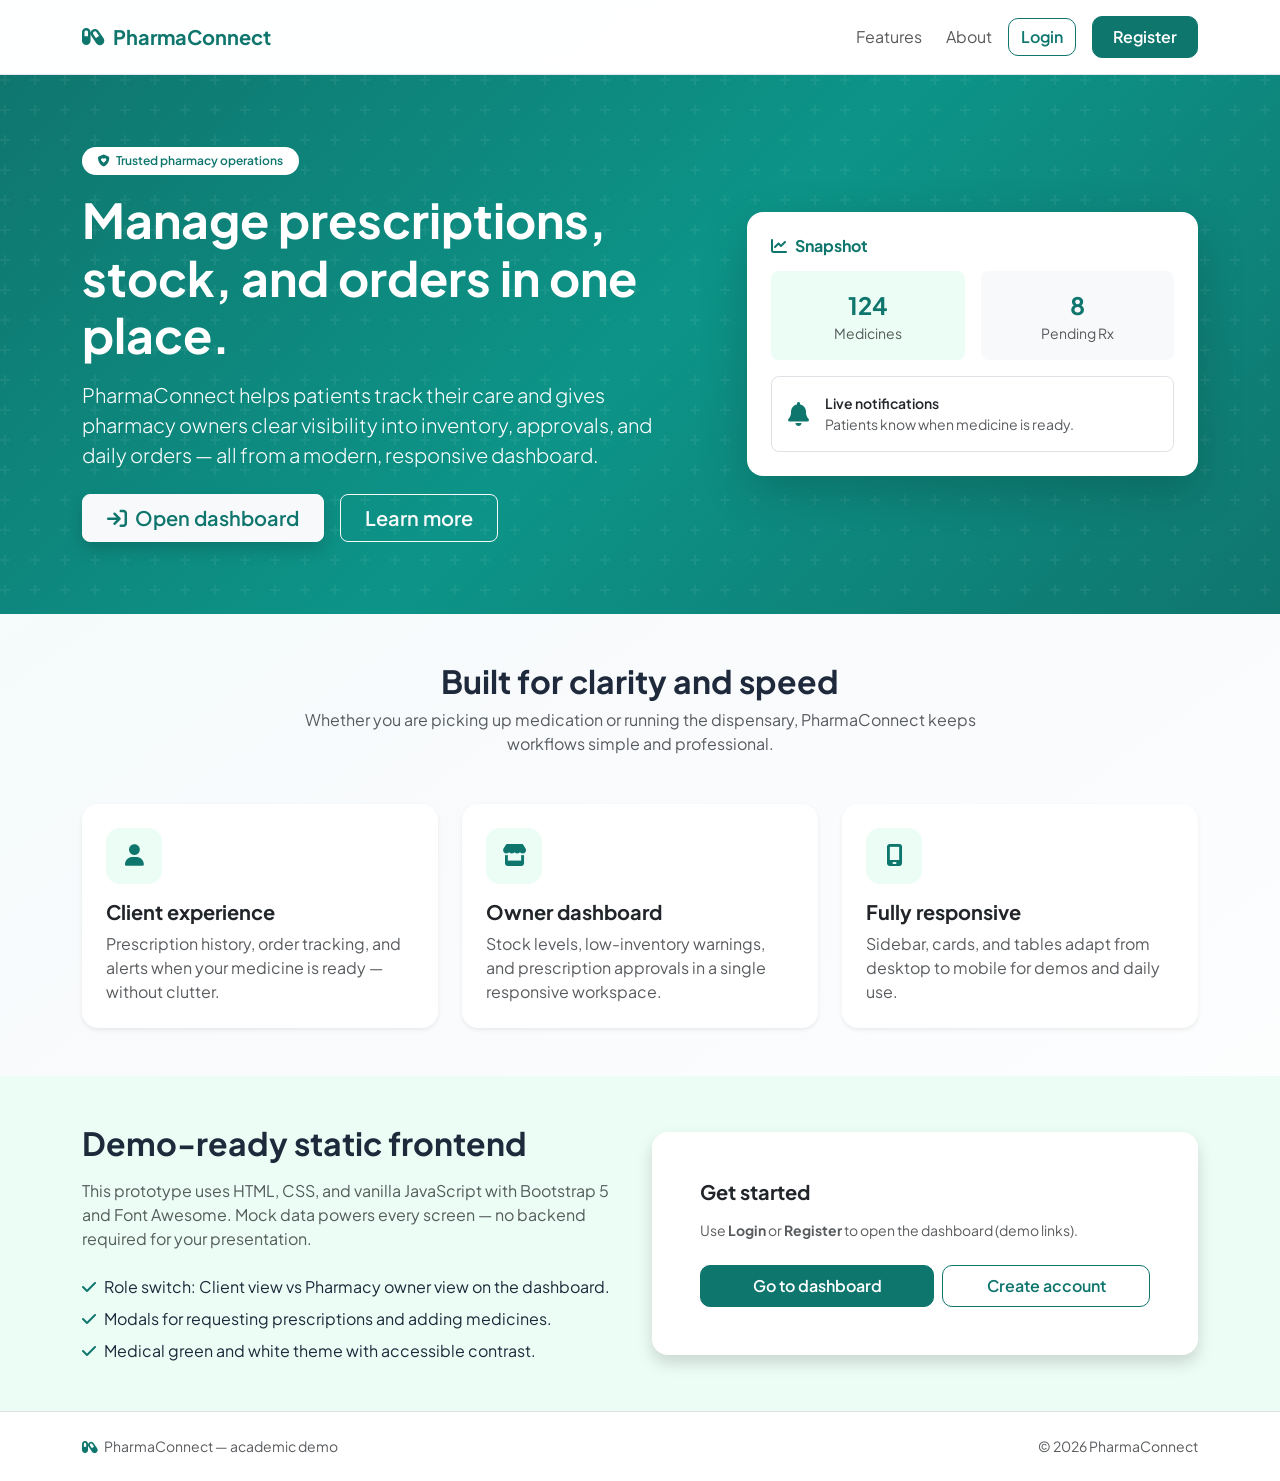
==== index.html @ 884bdd1c "PharmaConnect project" ====
<!DOCTYPE html>
<html lang="en">
  <head>
    <meta charset="UTF-8" />
    <meta name="viewport" content="width=device-width, initial-scale=1.0" />
    <title>PharmaConnect — Pharmacy Management</title>
    <link rel="preconnect" href="https://fonts.googleapis.com" />
    <link rel="preconnect" href="https://fonts.gstatic.com" crossorigin />
    <link
      href="https://fonts.googleapis.com/css2?family=Plus+Jakarta+Sans:wght@400;500;600;700&display=swap"
      rel="stylesheet"
    />
    <link
      href="https://cdn.jsdelivr.net/npm/bootstrap@5.3.2/dist/css/bootstrap.min.css"
      rel="stylesheet"
    />
    <link
      rel="stylesheet"
      href="https://cdnjs.cloudflare.com/ajax/libs/font-awesome/6.5.1/css/all.min.css"
      crossorigin="anonymous"
      referrerpolicy="no-referrer"
    />
    <link rel="stylesheet" href="style.css" />
  </head>
  <body>
    <nav class="navbar navbar-expand-lg landing-nav sticky-top py-3">
      <div class="container">
        <a class="navbar-brand fw-bold text-pharma d-flex align-items-center gap-2" href="index.html">
          <i class="fa-solid fa-capsules"></i>
          PharmaConnect
        </a>
        <button
          class="navbar-toggler"
          type="button"
          data-bs-toggle="collapse"
          data-bs-target="#navLanding"
          aria-controls="navLanding"
          aria-expanded="false"
          aria-label="Toggle navigation"
        >
          <span class="navbar-toggler-icon"></span>
        </button>
        <div class="collapse navbar-collapse" id="navLanding">
          <ul class="navbar-nav ms-auto align-items-lg-center gap-lg-2">
            <li class="nav-item">
              <a class="nav-link" href="#features">Features</a>
            </li>
            <li class="nav-item">
              <a class="nav-link" href="#about">About</a>
            </li>
            <li class="nav-item">
              <button type="button" class="btn btn-outline-pharma me-lg-2 my-2 my-lg-0" data-bs-toggle="modal" data-bs-target="#modalLogin">
                Login
              </button>
            </li>
            <li class="nav-item">
              <button type="button" class="btn btn-pharma" data-bs-toggle="modal" data-bs-target="#modalRegister">
                Register
              </button>
            </li>
          </ul>
        </div>
      </div>
    </nav>

    <header class="hero-gradient text-white py-5">
      <div class="container position-relative py-lg-4">
        <div class="row align-items-center">
          <div class="col-lg-7 mb-5 mb-lg-0">
            <span class="badge bg-white text-pharma px-3 py-2 rounded-pill fw-semibold mb-3">
              <i class="fa-solid fa-shield-heart me-1"></i> Trusted pharmacy operations
            </span>
            <h2 class="display-5 fw-bold mb-3">Manage prescriptions, stock, and orders in one place.</h2>
            <p class="lead opacity-90 mb-4 pe-lg-5">
              PharmaConnect helps patients track their care and gives pharmacy owners clear visibility into
              inventory, approvals, and daily orders — all from a modern, responsive dashboard.
            </p>
            <div class="d-flex flex-wrap gap-3">
              <a href="dashboard.html" class="btn btn-light btn-lg text-pharma fw-semibold px-4 rounded-3 shadow">
                <i class="fa-solid fa-arrow-right-to-bracket me-2"></i>Open dashboard
              </a>
              <a href="#features" class="btn btn-outline-light btn-lg rounded-3 fw-semibold px-4">
                Learn more
              </a>
            </div>
          </div>
          <div class="col-lg-5">
            <div class="card border-0 shadow-lg rounded-4 overflow-hidden bg-white text-dark">
              <div class="card-body p-4">
                <h3 class="h6 text-pharma fw-bold mb-3">
                  <i class="fa-solid fa-chart-line me-2"></i>Snapshot
                </h3>
                <div class="row g-3 text-center small">
                  <div class="col-6">
                    <div class="p-3 rounded-3 bg-pharma-soft">
                      <div class="fs-4 fw-bold text-pharma">124</div>
                      <div class="text-muted">Medicines</div>
                    </div>
                  </div>
                  <div class="col-6">
                    <div class="p-3 rounded-3 bg-light">
                      <div class="fs-4 fw-bold text-pharma">8</div>
                      <div class="text-muted">Pending Rx</div>
                    </div>
                  </div>
                  <div class="col-12">
                    <div class="d-flex align-items-center gap-3 p-3 rounded-3 border">
                      <i class="fa-solid fa-bell text-pharma fs-4"></i>
                      <div class="text-start">
                        <div class="fw-semibold">Live notifications</div>
                        <div class="text-muted">Patients know when medicine is ready.</div>
                      </div>
                    </div>
                  </div>
                </div>
              </div>
            </div>
          </div>
        </div>
      </div>
    </header>

    <section id="features" class="py-5">
      <div class="container">
        <div class="text-center mb-5">
          <h2 class="fw-bold">Built for clarity and speed</h2>
          <p class="text-muted col-lg-8 mx-auto mb-0">
            Whether you are picking up medication or running the dispensary, PharmaConnect keeps workflows
            simple and professional.
          </p>
        </div>
        <div class="row g-4">
          <div class="col-md-4">
            <div class="card h-100 border-0 shadow-sm rounded-4">
              <div class="card-body p-4">
                <div class="feature-icon mb-3">
                  <i class="fa-solid fa-user"></i>
                </div>
                <h3 class="h5 fw-bold">Client experience</h3>
                <p class="text-muted mb-0">
                  Prescription history, order tracking, and alerts when your medicine is ready — without
                  clutter.
                </p>
              </div>
            </div>
          </div>
          <div class="col-md-4">
            <div class="card h-100 border-0 shadow-sm rounded-4">
              <div class="card-body p-4">
                <div class="feature-icon mb-3">
                  <i class="fa-solid fa-store"></i>
                </div>
                <h3 class="h5 fw-bold">Owner dashboard</h3>
                <p class="text-muted mb-0">
                  Stock levels, low-inventory warnings, and prescription approvals in a single responsive
                  workspace.
                </p>
              </div>
            </div>
          </div>
          <div class="col-md-4">
            <div class="card h-100 border-0 shadow-sm rounded-4">
              <div class="card-body p-4">
                <div class="feature-icon mb-3">
                  <i class="fa-solid fa-mobile-screen"></i>
                </div>
                <h3 class="h5 fw-bold">Fully responsive</h3>
                <p class="text-muted mb-0">
                  Sidebar, cards, and tables adapt from desktop to mobile for demos and daily use.
                </p>
              </div>
            </div>
          </div>
        </div>
      </div>
    </section>

    <section id="about" class="py-5 bg-pharma-soft">
      <div class="container">
        <div class="row align-items-center g-4">
          <div class="col-lg-6">
            <h2 class="fw-bold mb-3">Demo-ready static frontend</h2>
            <p class="text-muted mb-4">
              This prototype uses HTML, CSS, and vanilla JavaScript with Bootstrap 5 and Font Awesome. Mock
              data powers every screen — no backend required for your presentation.
            </p>
            <ul class="list-unstyled mb-0">
              <li class="d-flex gap-2 mb-2">
                <i class="fa-solid fa-check text-pharma mt-1"></i>
                <span>Role switch: Client view vs Pharmacy owner view on the dashboard.</span>
              </li>
              <li class="d-flex gap-2 mb-2">
                <i class="fa-solid fa-check text-pharma mt-1"></i>
                <span>Modals for requesting prescriptions and adding medicines.</span>
              </li>
              <li class="d-flex gap-2">
                <i class="fa-solid fa-check text-pharma mt-1"></i>
                <span>Medical green and white theme with accessible contrast.</span>
              </li>
            </ul>
          </div>
          <div class="col-lg-6">
            <div class="card border-0 shadow rounded-4">
              <div class="card-body p-4 p-lg-5">
                <h3 class="h5 fw-bold mb-3">Get started</h3>
                <p class="text-muted small mb-4">
                  Use <strong>Login</strong> or <strong>Register</strong> to open the dashboard (demo links).
                </p>
                <div class="d-grid gap-2 d-sm-flex">
                  <button type="button" class="btn btn-pharma flex-sm-fill" data-bs-toggle="modal" data-bs-target="#modalLogin">Go to dashboard</button>
                  <button type="button" class="btn btn-outline-pharma flex-sm-fill" data-bs-toggle="modal" data-bs-target="#modalRegister">Create account</button>
                </div>
              </div>
            </div>
          </div>
        </div>
      </div>
    </section>

    <!-- Modal Login -->
    <div class="modal fade" id="modalLogin" tabindex="-1" aria-labelledby="modalLoginLabel" aria-hidden="true">
      <div class="modal-dialog modal-dialog-centered">
        <div class="modal-content rounded-4">
          <div class="modal-header">
            <h5 class="modal-title fw-bold" id="modalLoginLabel">Login</h5>
            <button type="button" class="btn-close" data-bs-dismiss="modal" aria-label="Close"></button>
          </div>
          <div class="modal-body">
            <div id="loginError" class="alert alert-danger d-none small"></div>
            <div class="mb-3">
              <label class="form-label fw-semibold" for="loginEmail">Email</label>
              <input type="email" class="form-control rounded-3" id="loginEmail" placeholder="ahmed@pharmaconnect.tn" />
            </div>
            <div class="mb-0">
              <label class="form-label fw-semibold" for="loginPassword">Password</label>
              <input type="password" class="form-control rounded-3" id="loginPassword" placeholder="password123" />
            </div>
          </div>
          <div class="modal-footer border-0 pt-0">
            <button type="button" class="btn btn-light border" data-bs-dismiss="modal">Cancel</button>
            <button type="button" class="btn btn-pharma" id="btnDoLogin">
              <span id="loginSpinner" class="spinner-border spinner-border-sm d-none me-1"></span>Login
            </button>
          </div>
        </div>
      </div>
    </div>

    <!-- Modal Register -->
    <div class="modal fade" id="modalRegister" tabindex="-1" aria-labelledby="modalRegisterLabel" aria-hidden="true">
      <div class="modal-dialog modal-dialog-centered">
        <div class="modal-content rounded-4">
          <div class="modal-header">
            <h5 class="modal-title fw-bold" id="modalRegisterLabel">Register (Patient)</h5>
            <button type="button" class="btn-close" data-bs-dismiss="modal" aria-label="Close"></button>
          </div>
          <div class="modal-body">
            <div id="registerError" class="alert alert-danger d-none small"></div>
            <div class="mb-3">
              <label class="form-label fw-semibold" for="regNom">Full name</label>
              <input type="text" class="form-control rounded-3" id="regNom" />
            </div>
            <div class="mb-3">
              <label class="form-label fw-semibold" for="regEmail">Email</label>
              <input type="email" class="form-control rounded-3" id="regEmail" />
            </div>
            <div class="mb-3">
              <label class="form-label fw-semibold" for="regPassword">Password</label>
              <input type="password" class="form-control rounded-3" id="regPassword" />
            </div>
            <div class="mb-3">
              <label class="form-label fw-semibold" for="regTelephone">Phone</label>
              <input type="text" class="form-control rounded-3" id="regTelephone" />
            </div>
            <div class="mb-0">
              <label class="form-label fw-semibold" for="regAdresse">Address</label>
              <input type="text" class="form-control rounded-3" id="regAdresse" />
            </div>
          </div>
          <div class="modal-footer border-0 pt-0">
            <button type="button" class="btn btn-light border" data-bs-dismiss="modal">Cancel</button>
            <button type="button" class="btn btn-pharma" id="btnDoRegister">
              <span id="registerSpinner" class="spinner-border spinner-border-sm d-none me-1"></span>Register
            </button>
          </div>
        </div>
      </div>
    </div>

    <footer class="py-4 border-top bg-white">
      <div class="container d-flex flex-column flex-md-row justify-content-between align-items-center gap-2">
        <span class="text-muted small">
          <i class="fa-solid fa-capsules text-pharma me-1"></i>
          PharmaConnect &mdash; academic demo
        </span>
        <span class="text-muted small">&copy; 2026 PharmaConnect</span>
      </div>
    </footer>

    <script src="https://cdn.jsdelivr.net/npm/bootstrap@5.3.2/dist/js/bootstrap.bundle.min.js"></script>
    <script src="api.js"></script>
    <script>
      function showAuthError(el, msg) {
        if (!el) return;
        el.textContent = msg;
        el.classList.remove("d-none");
      }
      function hideAuthError(el) {
        el?.classList.add("d-none");
      }
      async function redirectAfterAuth(user) {
        PharmaAPI.setSession(user);
        window.location.href = "dashboard.html";
      }
      document.getElementById("btnDoLogin")?.addEventListener("click", async () => {
        const errEl = document.getElementById("loginError");
        const spinner = document.getElementById("loginSpinner");
        hideAuthError(errEl);
        spinner?.classList.remove("d-none");
        try {
          const user = await PharmaAPI.login(
            document.getElementById("loginEmail").value.trim(),
            document.getElementById("loginPassword").value
          );
          await redirectAfterAuth(user);
        } catch (e) {
          showAuthError(errEl, e.message);
        } finally {
          spinner?.classList.add("d-none");
        }
      });
      document.getElementById("btnDoRegister")?.addEventListener("click", async () => {
        const errEl = document.getElementById("registerError");
        const spinner = document.getElementById("registerSpinner");
        hideAuthError(errEl);
        spinner?.classList.remove("d-none");
        try {
          const user = await PharmaAPI.register({
            nom: document.getElementById("regNom").value.trim(),
            email: document.getElementById("regEmail").value.trim(),
            password: document.getElementById("regPassword").value,
            telephone: document.getElementById("regTelephone").value.trim(),
            adresse: document.getElementById("regAdresse").value.trim(),
          });
          await redirectAfterAuth(user);
        } catch (e) {
          showAuthError(errEl, e.message);
        } finally {
          spinner?.classList.add("d-none");
        }
      });
      if (PharmaAPI.getSession()) {
        window.location.href = "dashboard.html";
      }
    </script>
  </body>
</html>
---- style.css ----
/* PharmaConnect — medical green theme */
:root {
  --pharma-primary: #0f766e;
  --pharma-primary-dark: #0d5c56;
  --pharma-primary-light: #14b8a6;
  --pharma-accent: #ecfdf5;
  --pharma-surface: #ffffff;
  --pharma-muted: #64748b;
  --pharma-border: #e2e8f0;
  --sidebar-width: 260px;
  --topbar-height: 64px;
}

* {
  box-sizing: border-box;
}

body {
  font-family: "Plus Jakarta Sans", system-ui, -apple-system, sans-serif;
  background: linear-gradient(145deg, #f0fdfa 0%, #f8fafc 45%, #ffffff 100%);
  min-height: 100vh;
  color: #1e293b;
}

/* Landing */
.landing-nav {
  backdrop-filter: blur(8px);
  background: rgba(255, 255, 255, 0.92) !important;
  border-bottom: 1px solid var(--pharma-border);
}

.hero-gradient {
  background: linear-gradient(135deg, var(--pharma-primary) 0%, #0d9488 50%, #0f766e 100%);
  position: relative;
  overflow: hidden;
}

.hero-gradient::before {
  content: "";
  position: absolute;
  inset: 0;
  background: url("data:image/svg+xml,%3Csvg width='60' height='60' viewBox='0 0 60 60' xmlns='http://www.w3.org/2000/svg'%3E%3Cg fill='none' fill-rule='evenodd'%3E%3Cg fill='%23ffffff' fill-opacity='0.06'%3E%3Cpath d='M36 34v-4h-2v4h-4v2h4v4h2v-4h4v-2h-4zm0-30V0h-2v4h-4v2h4v4h2V6h4V4h-4zM6 34v-4H4v4H0v2h4v4h2v-4h4v-2H6zM6 4V0H4v4H0v2h4v4h2V6h4V4H6z'/%3E%3C/g%3E%3C/g%3E%3C/svg%3E");
  opacity: 0.9;
}

.feature-icon {
  width: 56px;
  height: 56px;
  border-radius: 14px;
  display: flex;
  align-items: center;
  justify-content: center;
  background: var(--pharma-accent);
  color: var(--pharma-primary);
  font-size: 1.35rem;
}

.btn-pharma {
  background: var(--pharma-primary);
  border-color: var(--pharma-primary);
  color: #fff;
  font-weight: 600;
  padding: 0.5rem 1.25rem;
  border-radius: 10px;
  transition: background 0.2s, transform 0.15s, box-shadow 0.2s;
}

.btn-pharma:hover {
  background: var(--pharma-primary-dark);
  border-color: var(--pharma-primary-dark);
  color: #fff;
  transform: translateY(-1px);
  box-shadow: 0 8px 20px rgba(15, 118, 110, 0.35);
}

.btn-outline-pharma {
  color: var(--pharma-primary);
  border-color: var(--pharma-primary);
  font-weight: 600;
  border-radius: 10px;
}

.btn-outline-pharma:hover {
  background: var(--pharma-primary);
  color: #fff;
}

.text-pharma {
  color: var(--pharma-primary) !important;
}

.bg-pharma-soft {
  background-color: var(--pharma-accent) !important;
}

/* Dashboard layout */
.dashboard-wrapper {
  min-height: 100vh;
}

.sidebar {
  width: var(--sidebar-width);
  min-height: 100vh;
  background: linear-gradient(180deg, var(--pharma-primary-dark) 0%, var(--pharma-primary) 100%);
  color: #fff;
  position: fixed;
  top: 0;
  left: 0;
  z-index: 1030;
  padding: 1.25rem 0;
  box-shadow: 4px 0 24px rgba(15, 118, 110, 0.15);
  transition: transform 0.3s ease;
}

.sidebar-brand {
  padding: 0 1.25rem 1.5rem;
  border-bottom: 1px solid rgba(255, 255, 255, 0.12);
  margin-bottom: 1rem;
}

.sidebar-brand h1 {
  font-size: 1.15rem;
  font-weight: 700;
  letter-spacing: -0.02em;
  margin: 0;
}

.sidebar-brand small {
  opacity: 0.75;
  font-size: 0.75rem;
}

.sidebar .nav-link {
  color: rgba(255, 255, 255, 0.85);
  padding: 0.65rem 1.25rem;
  margin: 0.15rem 0.75rem;
  border-radius: 10px;
  font-weight: 500;
  display: flex;
  align-items: center;
  gap: 0.65rem;
  transition: background 0.2s, color 0.2s;
}

.sidebar .nav-link:hover {
  color: #fff;
  background: rgba(255, 255, 255, 0.1);
}

.sidebar .nav-link.active {
  background: rgba(255, 255, 255, 0.18);
  color: #fff;
}

.sidebar .nav-link i {
  width: 1.25rem;
  text-align: center;
  opacity: 0.9;
}

.main-content {
  margin-left: var(--sidebar-width);
  min-height: 100vh;
}

.topbar {
  height: var(--topbar-height);
  background: var(--pharma-surface);
  border-bottom: 1px solid var(--pharma-border);
  padding: 0 1.5rem;
  display: flex;
  align-items: center;
  justify-content: space-between;
  position: sticky;
  top: 0;
  z-index: 1020;
}

.role-switch-group {
  display: flex;
  flex-wrap: wrap;
  gap: 0.5rem;
  align-items: center;
}

.role-switch-group .btn {
  border-radius: 10px;
  font-weight: 600;
  font-size: 0.875rem;
  padding: 0.45rem 1rem;
  border-width: 2px;
}

.role-switch-group .btn-role-active {
  background: var(--pharma-primary);
  border-color: var(--pharma-primary);
  color: #fff;
}

.role-switch-group .btn-role-inactive {
  background: #fff;
  border-color: var(--pharma-border);
  color: var(--pharma-muted);
}

.role-switch-group .btn-role-inactive:hover {
  border-color: var(--pharma-primary-light);
  color: var(--pharma-primary);
}

.page-body {
  padding: 1.5rem;
  max-width: 1400px;
}

.card-dashboard {
  border: 1px solid var(--pharma-border);
  border-radius: 14px;
  box-shadow: 0 4px 6px -1px rgba(15, 23, 42, 0.06);
  overflow: hidden;
}

.card-dashboard .card-header {
  background: var(--pharma-surface);
  border-bottom: 1px solid var(--pharma-border);
  font-weight: 600;
  padding: 0.85rem 1.25rem;
}

.stat-card {
  border-radius: 14px;
  border: 1px solid var(--pharma-border);
  padding: 1.25rem;
  background: #fff;
  height: 100%;
  transition: box-shadow 0.2s, transform 0.15s;
}

.stat-card:hover {
  box-shadow: 0 12px 24px -8px rgba(15, 118, 110, 0.12);
  transform: translateY(-2px);
}

.stat-card .stat-value {
  font-size: 1.75rem;
  font-weight: 700;
  color: var(--pharma-primary);
  line-height: 1.2;
}

.stat-card .stat-label {
  font-size: 0.8rem;
  color: var(--pharma-muted);
  text-transform: uppercase;
  letter-spacing: 0.04em;
  font-weight: 600;
}

.notification-banner {
  border-left: 4px solid var(--pharma-primary-light);
  background: var(--pharma-accent);
  border-radius: 0 12px 12px 0;
  padding: 1rem 1.25rem;
}

.table thead th {
  font-size: 0.75rem;
  text-transform: uppercase;
  letter-spacing: 0.05em;
  color: var(--pharma-muted);
  font-weight: 600;
  border-bottom-width: 1px;
}

.badge-status-pending {
  background: #fef3c7;
  color: #b45309;
}

.badge-status-approved {
  background: #d1fae5;
  color: #047857;
}

.badge-status-ready {
  background: #dbeafe;
  color: #1d4ed8;
}

.sidebar-toggle {
  display: none;
}

/* Mobile */
@media (max-width: 991.98px) {
  .sidebar {
    transform: translateX(-100%);
  }

  .sidebar.show {
    transform: translateX(0);
  }

  .main-content {
    margin-left: 0;
  }

  .sidebar-toggle {
    display: inline-flex;
  }

  .sidebar-backdrop {
    display: none;
    position: fixed;
    inset: 0;
    background: rgba(15, 23, 42, 0.45);
    z-index: 1025;
  }

  .sidebar-backdrop.show {
    display: block;
  }
}

.modal-header {
  border-bottom-color: var(--pharma-border);
}

.modal-footer {
  border-top-color: var(--pharma-border);
}

.toast-pharma {
  border-left: 4px solid var(--pharma-primary);
}

.global-loading {
  position: fixed;
  inset: 0;
  z-index: 2000;
  display: flex;
  align-items: center;
  justify-content: center;
  background: rgba(255, 255, 255, 0.75);
  font-weight: 600;
  color: var(--pharma-primary);
}
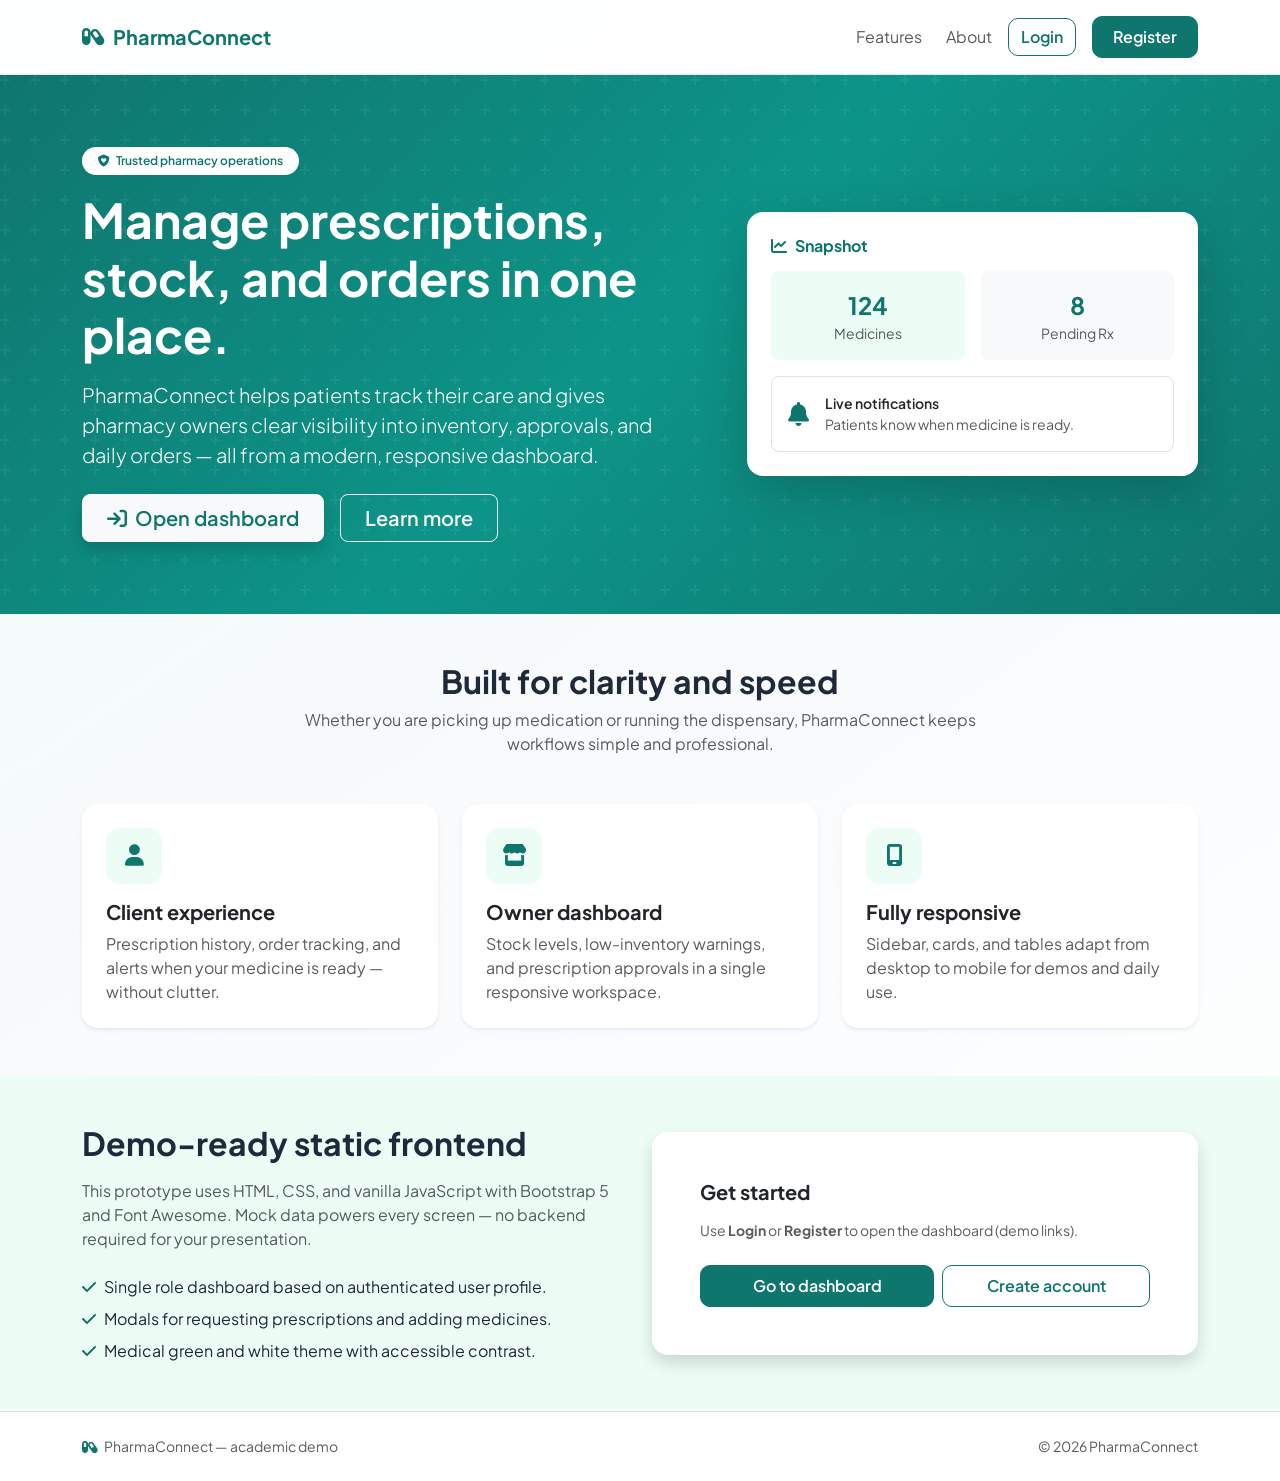
==== commit 422adbe1: "PharmaConnect - final edition" ====
--- a/index.html
+++ b/index.html
@@ -187,7 +187,7 @@
             <ul class="list-unstyled mb-0">
               <li class="d-flex gap-2 mb-2">
                 <i class="fa-solid fa-check text-pharma mt-1"></i>
-                <span>Role switch: Client view vs Pharmacy owner view on the dashboard.</span>
+                <span>Single role dashboard based on authenticated user profile.</span>
               </li>
               <li class="d-flex gap-2 mb-2">
                 <i class="fa-solid fa-check text-pharma mt-1"></i>
--- a/style.css
+++ b/style.css
@@ -176,6 +176,35 @@
   z-index: 1020;
 }
 
+.topbar-user {
+  min-width: 180px;
+}
+
+.badge-role {
+  display: inline-flex;
+  align-items: center;
+  justify-content: center;
+  border-radius: 999px;
+  padding: 0.4rem 0.85rem;
+  font-size: 0.8rem;
+  font-weight: 700;
+  text-transform: uppercase;
+  color: #ffffff;
+  background: var(--pharma-primary);
+}
+
+.badge-role-patient {
+  background: #0f766e;
+}
+
+.badge-role-pharmacien {
+  background: #134e4a;
+}
+
+.badge-role-admin {
+  background: #7c3aed;
+}
+
 .role-switch-group {
   display: flex;
   flex-wrap: wrap;
